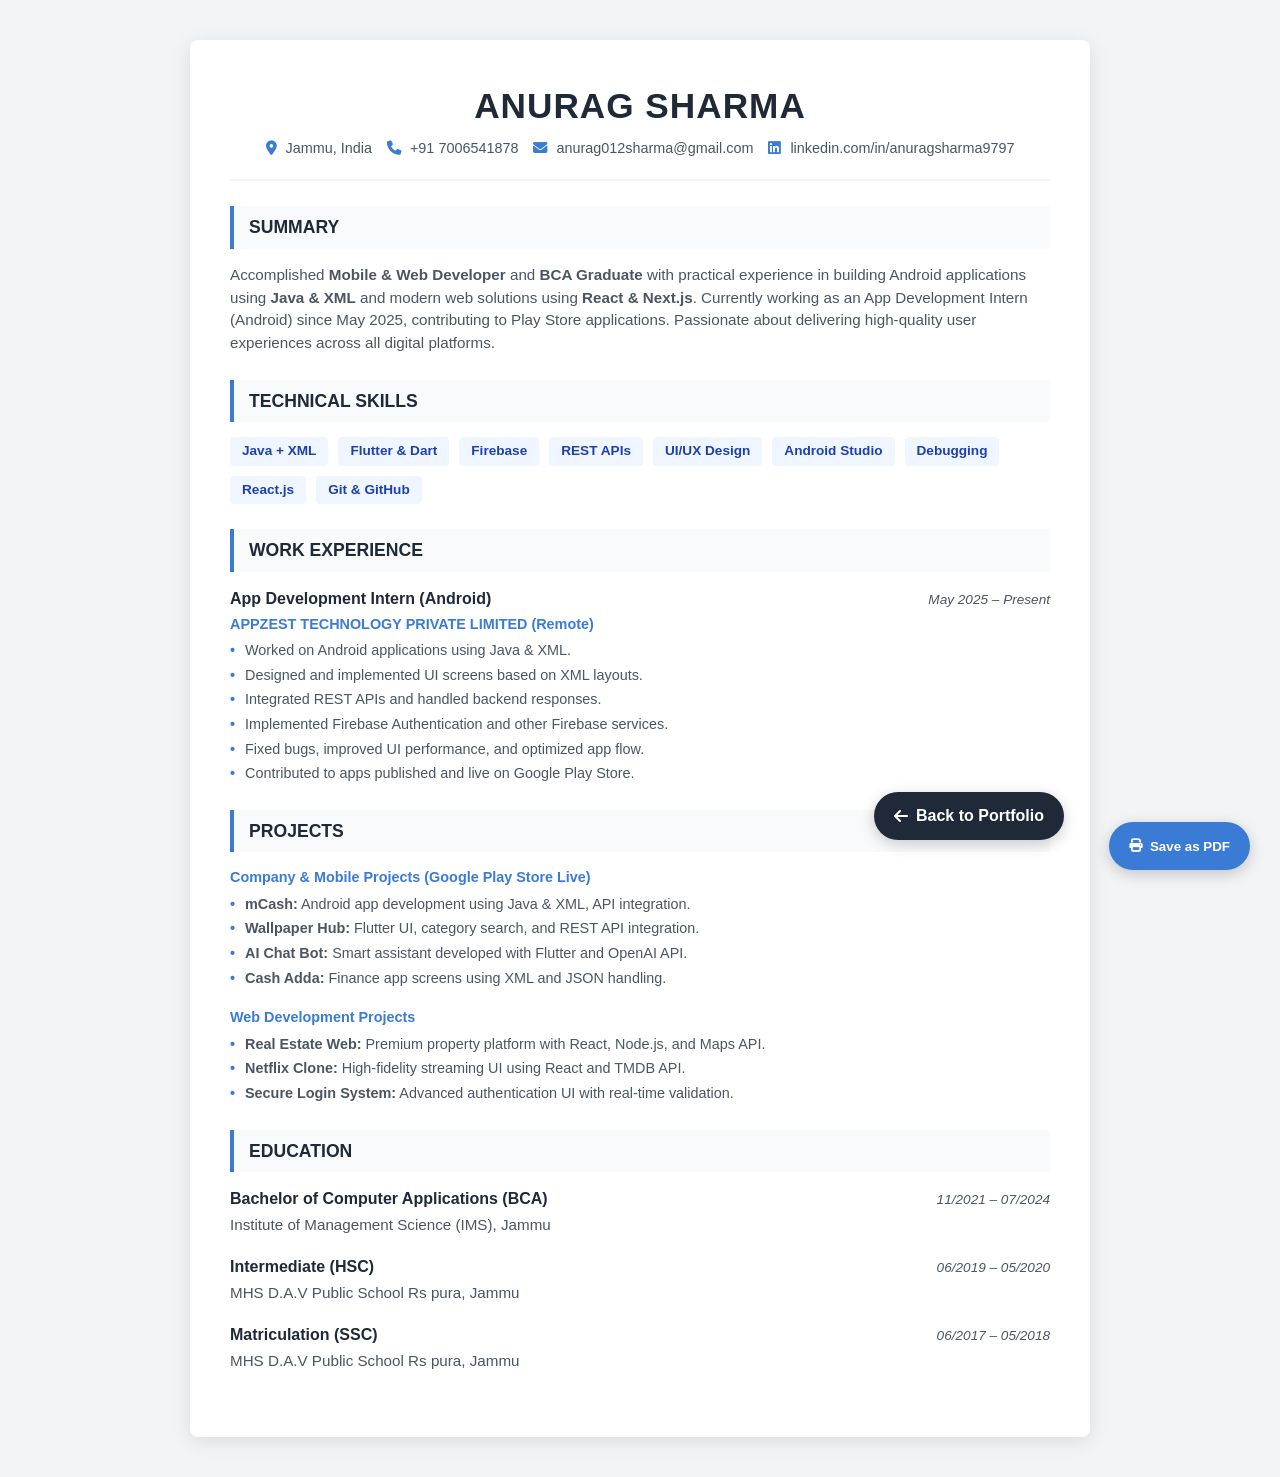
==== resume.html @ 0d9335c6 "Add files via upload" ====
<!DOCTYPE html>
<html lang="en">
<head>
    <meta charset="UTF-8">
    <meta name="viewport" content="width=device-width, initial-scale=1.0">
    <title>Anurag Sharma | Resume</title>
    <link rel="stylesheet" href="https://cdnjs.cloudflare.com/ajax/libs/font-awesome/6.4.0/css/all.min.css">
    <style>
        :root {
            --primary: #00d2ff;
            --secondary: #3a7bd5;
            --text-main: #1f2937;
            --text-muted: #4b5563;
            --bg-light: #f3f4f6;
        }

        * {
            margin: 0;
            padding: 0;
            box-sizing: border-box;
            font-family: 'Segoe UI', Tahoma, Geneva, Verdana, sans-serif;
        }

        body {
            background-color: var(--bg-light);
            color: var(--text-main);
            padding: 40px 20px;
            line-height: 1.5;
        }

        .resume-container {
            max-width: 900px;
            margin: 0 auto;
            background: white;
            box-shadow: 0 4px 20px rgba(0,0,0,0.1);
            padding: 40px;
            border-radius: 8px;
        }

        header {
            border-bottom: 2px solid var(--bg-light);
            padding-bottom: 20px;
            margin-bottom: 25px;
            text-align: center;
        }

        header h1 {
            font-size: 2.2rem;
            color: var(--text-main);
            margin-bottom: 5px;
            text-transform: uppercase;
            letter-spacing: 1px;
        }

        .contact-info {
            display: flex;
            flex-wrap: wrap;
            justify-content: center;
            gap: 15px;
            font-size: 0.9rem;
            color: var(--text-muted);
        }

        .contact-info span i {
            color: var(--secondary);
            margin-right: 5px;
        }

        section {
            margin-bottom: 25px;
        }

        h2 {
            font-size: 1.1rem;
            text-transform: uppercase;
            background: #f8fafc;
            padding: 8px 15px;
            margin-bottom: 15px;
            color: var(--text-main);
            border-left: 4px solid var(--secondary);
        }

        .summary-text {
            font-size: 0.95rem;
            color: var(--text-muted);
        }

        .skills-list {
            display: flex;
            flex-wrap: wrap;
            gap: 10px;
            list-style: none;
        }

        .skills-list li {
            background: #eff6ff;
            color: #1e40af;
            padding: 4px 12px;
            border-radius: 4px;
            font-size: 0.85rem;
            font-weight: 600;
        }

        .job-item, .project-item, .edu-item {
            margin-bottom: 18px;
        }

        .item-header {
            display: flex;
            justify-content: space-between;
            align-items: baseline;
            margin-bottom: 3px;
        }

        .item-header h3 {
            font-size: 1rem;
            color: var(--text-main);
        }

        .item-date {
            font-size: 0.85rem;
            color: var(--text-muted);
            font-style: italic;
        }

        .item-sub {
            font-size: 0.9rem;
            color: var(--secondary);
            font-weight: 600;
            margin-bottom: 5px;
        }

        .item-details {
            list-style-type: none;
            padding-left: 0;
        }

        .item-details li {
            font-size: 0.9rem;
            color: var(--text-muted);
            margin-bottom: 3px;
            position: relative;
            padding-left: 15px;
        }

        .item-details li::before {
            content: "•";
            position: absolute;
            left: 0;
            color: var(--secondary);
            font-weight: bold;
        }

        .print-btn {
            position: fixed;
            bottom: 30px;
            right: 30px;
            background: var(--secondary);
            color: white;
            padding: 12px 20px;
            border-radius: 50px;
            cursor: pointer;
            box-shadow: 0 4px 15px rgba(0,0,0,0.2);
            border: none;
            font-weight: bold;
            display: flex;
            align-items: center;
            gap: 8px;
            transition: 0.3s;
        }

        .print-btn:hover {
            transform: scale(1.05);
            background: #2563eb;
        }

        @media print {
            .print-btn { display: none; }
            body { padding: 0; background: white; }
            .resume-container { box-shadow: none; padding: 0; max-width: 100%; }
        }
    </style>
</head>
<body>

    <div class="nav-btns" style="position: fixed; bottom: 30px; right: 30px; display: flex; gap: 15px; z-index: 1000;">
        <a href="index.html" class="print-btn" style="background: var(--text-main); text-decoration: none; position: relative; top: auto; left: auto;">
            <i class="fas fa-arrow-left"></i> Back to Portfolio
        </a>
        <button class="print-btn" onclick="window.print()" style="position: relative; bottom: auto; right: auto;">
            <i class="fas fa-print"></i> Save as PDF
        </button>
    </div>

    <div class="resume-container">
        <header>
            <h1>Anurag Sharma</h1>
            <div class="contact-info">
                <span><i class="fas fa-location-dot"></i> Jammu, India</span>
                <span><i class="fas fa-phone"></i> +91 7006541878</span>
                <span><i class="fas fa-envelope"></i> anurag012sharma@gmail.com</span>
                <span><i class="fab fa-linkedin"></i> linkedin.com/in/anuragsharma9797</span>
            </div>
        </header>

        <section>
            <h2>Summary</h2>
            <p class="summary-text">
                Accomplished <strong>Mobile & Web Developer</strong> and <strong>BCA Graduate</strong> with practical experience in building Android applications using <strong>Java & XML</strong> and modern web solutions using <strong>React & Next.js</strong>. Currently working as an App Development Intern (Android) since May 2025, contributing to Play Store applications. Passionate about delivering high-quality user experiences across all digital platforms.
            </p>
        </section>

        <section>
            <h2>Technical Skills</h2>
            <ul class="skills-list">
                <li>Java + XML</li>
                <li>Flutter & Dart</li>
                <li>Firebase</li>
                <li>REST APIs</li>
                <li>UI/UX Design</li>
                <li>Android Studio</li>
                <li>Debugging</li>
                <li>React.js</li>
                <li>Git & GitHub</li>
            </ul>
        </section>

        <section>
            <h2>Work Experience</h2>
            <div class="job-item">
                <div class="item-header">
                    <h3>App Development Intern (Android)</h3>
                    <span class="item-date">May 2025 – Present</span>
                </div>
                <div class="item-sub">APPZEST TECHNOLOGY PRIVATE LIMITED (Remote)</div>
                <ul class="item-details">
                    <li>Worked on Android applications using Java & XML.</li>
                    <li>Designed and implemented UI screens based on XML layouts.</li>
                    <li>Integrated REST APIs and handled backend responses.</li>
                    <li>Implemented Firebase Authentication and other Firebase services.</li>
                    <li>Fixed bugs, improved UI performance, and optimized app flow.</li>
                    <li>Contributed to apps published and live on Google Play Store.</li>
                </ul>
            </div>
        </section>

        <section>
            <h2>Projects</h2>
            <div class="project-item">
                <div class="item-sub">Company & Mobile Projects (Google Play Store Live)</div>
                <ul class="item-details">
                    <li><strong>mCash:</strong> Android app development using Java & XML, API integration.</li>
                    <li><strong>Wallpaper Hub:</strong> Flutter UI, category search, and REST API integration.</li>
                    <li><strong>AI Chat Bot:</strong> Smart assistant developed with Flutter and OpenAI API.</li>
                    <li><strong>Cash Adda:</strong> Finance app screens using XML and JSON handling.</li>
                </ul>
            </div>
            <div class="project-item">
                <div class="item-sub">Web Development Projects</div>
                <ul class="item-details">
                    <li><strong>Real Estate Web:</strong> Premium property platform with React, Node.js, and Maps API.</li>
                    <li><strong>Netflix Clone:</strong> High-fidelity streaming UI using React and TMDB API.</li>
                    <li><strong>Secure Login System:</strong> Advanced authentication UI with real-time validation.</li>
                </ul>
            </div>
        </section>

        <section>
            <h2>Education</h2>
            <div class="edu-item">
                <div class="item-header">
                    <h3>Bachelor of Computer Applications (BCA)</h3>
                    <span class="item-date">11/2021 – 07/2024</span>
                </div>
                <p class="summary-text">Institute of Management Science (IMS), Jammu</p>
            </div>
            <div class="edu-item">
                <div class="item-header">
                    <h3>Intermediate (HSC)</h3>
                    <span class="item-date">06/2019 – 05/2020</span>
                </div>
                <p class="summary-text">MHS D.A.V Public School Rs pura, Jammu</p>
            </div>
            <div class="edu-item">
                <div class="item-header">
                    <h3>Matriculation (SSC)</h3>
                    <span class="item-date">06/2017 – 05/2018</span>
                </div>
                <p class="summary-text">MHS D.A.V Public School Rs pura, Jammu</p>
            </div>
        </section>
    </div>

</body>
</html>
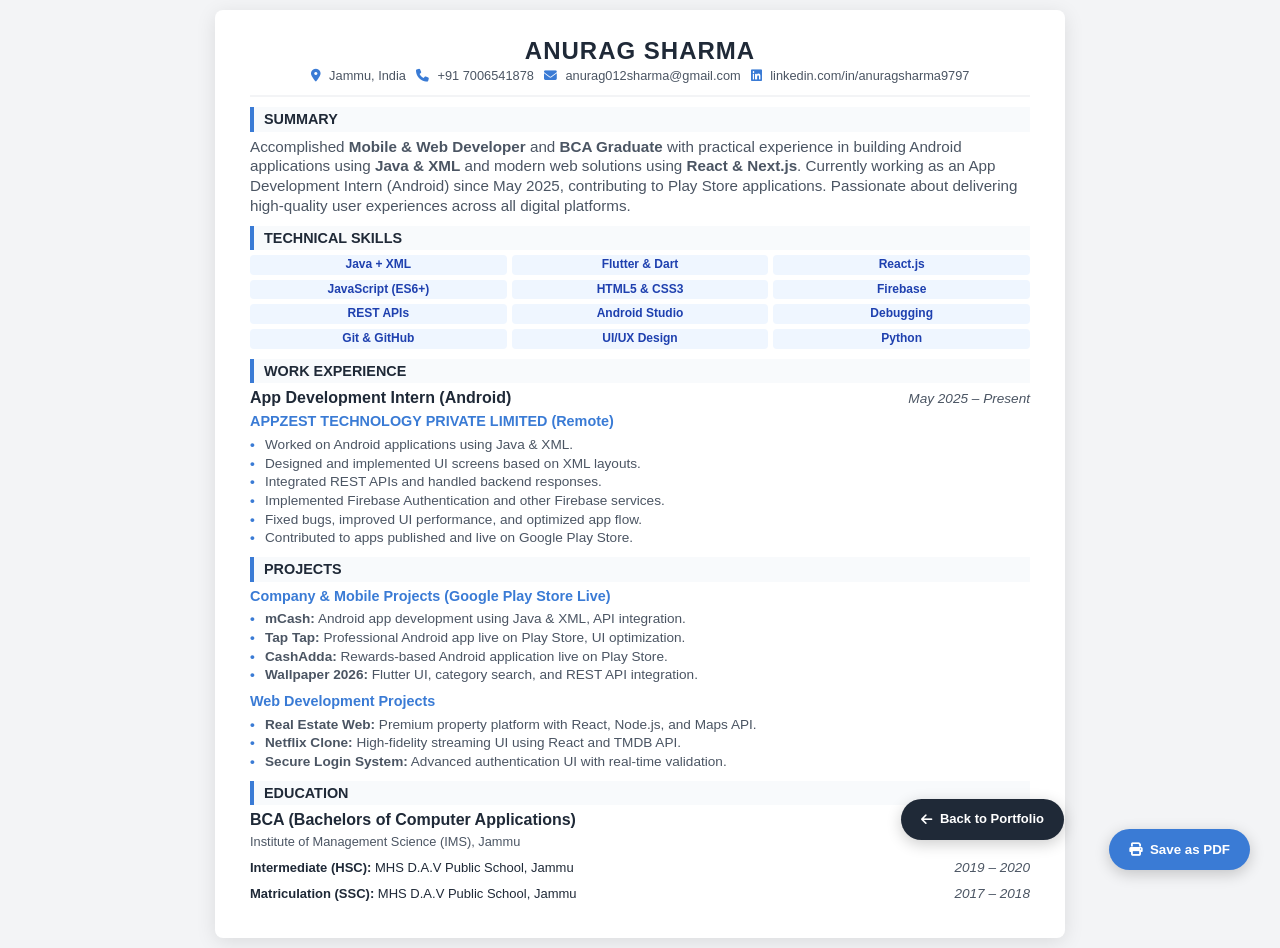
==== commit d15f5e63: "Add files via upload" ====
--- a/resume.html
+++ b/resume.html
@@ -24,30 +24,31 @@
         body {
             background-color: var(--bg-light);
             color: var(--text-main);
-            padding: 40px 20px;
-            line-height: 1.5;
+            padding: 10px;
+            line-height: 1.3;
+            font-size: 13px;
         }
 
         .resume-container {
-            max-width: 900px;
+            max-width: 850px;
             margin: 0 auto;
             background: white;
             box-shadow: 0 4px 20px rgba(0,0,0,0.1);
-            padding: 40px;
+            padding: 25px 35px;
             border-radius: 8px;
         }
 
         header {
             border-bottom: 2px solid var(--bg-light);
-            padding-bottom: 20px;
-            margin-bottom: 25px;
+            padding-bottom: 10px;
+            margin-bottom: 10px;
             text-align: center;
         }
 
         header h1 {
-            font-size: 2.2rem;
+            font-size: 1.5rem;
             color: var(--text-main);
-            margin-bottom: 5px;
+            margin-bottom: 2px;
             text-transform: uppercase;
             letter-spacing: 1px;
         }
@@ -56,8 +57,8 @@
             display: flex;
             flex-wrap: wrap;
             justify-content: center;
-            gap: 15px;
-            font-size: 0.9rem;
+            gap: 10px;
+            font-size: 0.8rem;
             color: var(--text-muted);
         }
 
@@ -67,15 +68,15 @@
         }
 
         section {
-            margin-bottom: 25px;
+            margin-bottom: 10px;
         }
 
         h2 {
-            font-size: 1.1rem;
+            font-size: 0.9rem;
             text-transform: uppercase;
             background: #f8fafc;
-            padding: 8px 15px;
-            margin-bottom: 15px;
+            padding: 3px 10px;
+            margin-bottom: 5px;
             color: var(--text-main);
             border-left: 4px solid var(--secondary);
         }
@@ -86,23 +87,24 @@
         }
 
         .skills-list {
-            display: flex;
-            flex-wrap: wrap;
-            gap: 10px;
+            display: grid;
+            grid-template-columns: repeat(3, 1fr);
+            gap: 5px;
             list-style: none;
         }
 
         .skills-list li {
             background: #eff6ff;
             color: #1e40af;
-            padding: 4px 12px;
+            padding: 2px 8px;
             border-radius: 4px;
-            font-size: 0.85rem;
+            font-size: 0.75rem;
             font-weight: 600;
+            text-align: center;
         }
 
         .job-item, .project-item, .edu-item {
-            margin-bottom: 18px;
+            margin-bottom: 8px;
         }
 
         .item-header {
@@ -136,9 +138,9 @@
         }
 
         .item-details li {
-            font-size: 0.9rem;
+            font-size: 0.85rem;
             color: var(--text-muted);
-            margin-bottom: 3px;
+            margin-bottom: 1px;
             position: relative;
             padding-left: 15px;
         }
@@ -175,9 +177,24 @@
         }
 
         @media print {
-            .print-btn { display: none; }
-            body { padding: 0; background: white; }
-            .resume-container { box-shadow: none; padding: 0; max-width: 100%; }
+            @page {
+                margin: 0;
+                size: auto;
+            }
+            .print-btn, .nav-btns { display: none !important; }
+            body { 
+                padding: 1.5cm; 
+                background: white; 
+                -webkit-print-color-adjust: exact;
+            }
+            .resume-container { 
+                box-shadow: none; 
+                padding: 0; 
+                max-width: 100%; 
+                margin: 0;
+            }
+            section { margin-bottom: 8px; }
+            .item-details li { margin-bottom: 1px; }
         }
     </style>
 </head>
@@ -215,13 +232,16 @@
             <ul class="skills-list">
                 <li>Java + XML</li>
                 <li>Flutter & Dart</li>
+                <li>React.js</li>
+                <li>JavaScript (ES6+)</li>
+                <li>HTML5 & CSS3</li>
                 <li>Firebase</li>
                 <li>REST APIs</li>
-                <li>UI/UX Design</li>
                 <li>Android Studio</li>
                 <li>Debugging</li>
-                <li>React.js</li>
                 <li>Git & GitHub</li>
+                <li>UI/UX Design</li>
+                <li>Python</li>
             </ul>
         </section>
 
@@ -250,9 +270,9 @@
                 <div class="item-sub">Company & Mobile Projects (Google Play Store Live)</div>
                 <ul class="item-details">
                     <li><strong>mCash:</strong> Android app development using Java & XML, API integration.</li>
-                    <li><strong>Wallpaper Hub:</strong> Flutter UI, category search, and REST API integration.</li>
-                    <li><strong>AI Chat Bot:</strong> Smart assistant developed with Flutter and OpenAI API.</li>
-                    <li><strong>Cash Adda:</strong> Finance app screens using XML and JSON handling.</li>
+                    <li><strong>Tap Tap:</strong> Professional Android app live on Play Store, UI optimization.</li>
+                    <li><strong>CashAdda:</strong> Rewards-based Android application live on Play Store.</li>
+                    <li><strong>Wallpaper 2026:</strong> Flutter UI, category search, and REST API integration.</li>
                 </ul>
             </div>
             <div class="project-item">
@@ -269,24 +289,18 @@
             <h2>Education</h2>
             <div class="edu-item">
                 <div class="item-header">
-                    <h3>Bachelor of Computer Applications (BCA)</h3>
-                    <span class="item-date">11/2021 – 07/2024</span>
+                    <h3>BCA (Bachelors of Computer Applications)</h3>
+                    <span class="item-date">2021 – 2024</span>
                 </div>
-                <p class="summary-text">Institute of Management Science (IMS), Jammu</p>
-            </div>
-            <div class="edu-item">
-                <div class="item-header">
-                    <h3>Intermediate (HSC)</h3>
-                    <span class="item-date">06/2019 – 05/2020</span>
-                </div>
-                <p class="summary-text">MHS D.A.V Public School Rs pura, Jammu</p>
-            </div>
-            <div class="edu-item">
-                <div class="item-header">
-                    <h3>Matriculation (SSC)</h3>
-                    <span class="item-date">06/2017 – 05/2018</span>
-                </div>
-                <p class="summary-text">MHS D.A.V Public School Rs pura, Jammu</p>
+                <p class="summary-text" style="font-size: 0.8rem;">Institute of Management Science (IMS), Jammu</p>
+            </div>
+            <div class="edu-item" style="display: flex; justify-content: space-between; align-items: baseline;">
+                <p><strong>Intermediate (HSC):</strong> MHS D.A.V Public School, Jammu</p>
+                <span class="item-date">2019 – 2020</span>
+            </div>
+            <div class="edu-item" style="display: flex; justify-content: space-between; align-items: baseline;">
+                <p><strong>Matriculation (SSC):</strong> MHS D.A.V Public School, Jammu</p>
+                <span class="item-date">2017 – 2018</span>
             </div>
         </section>
     </div>
